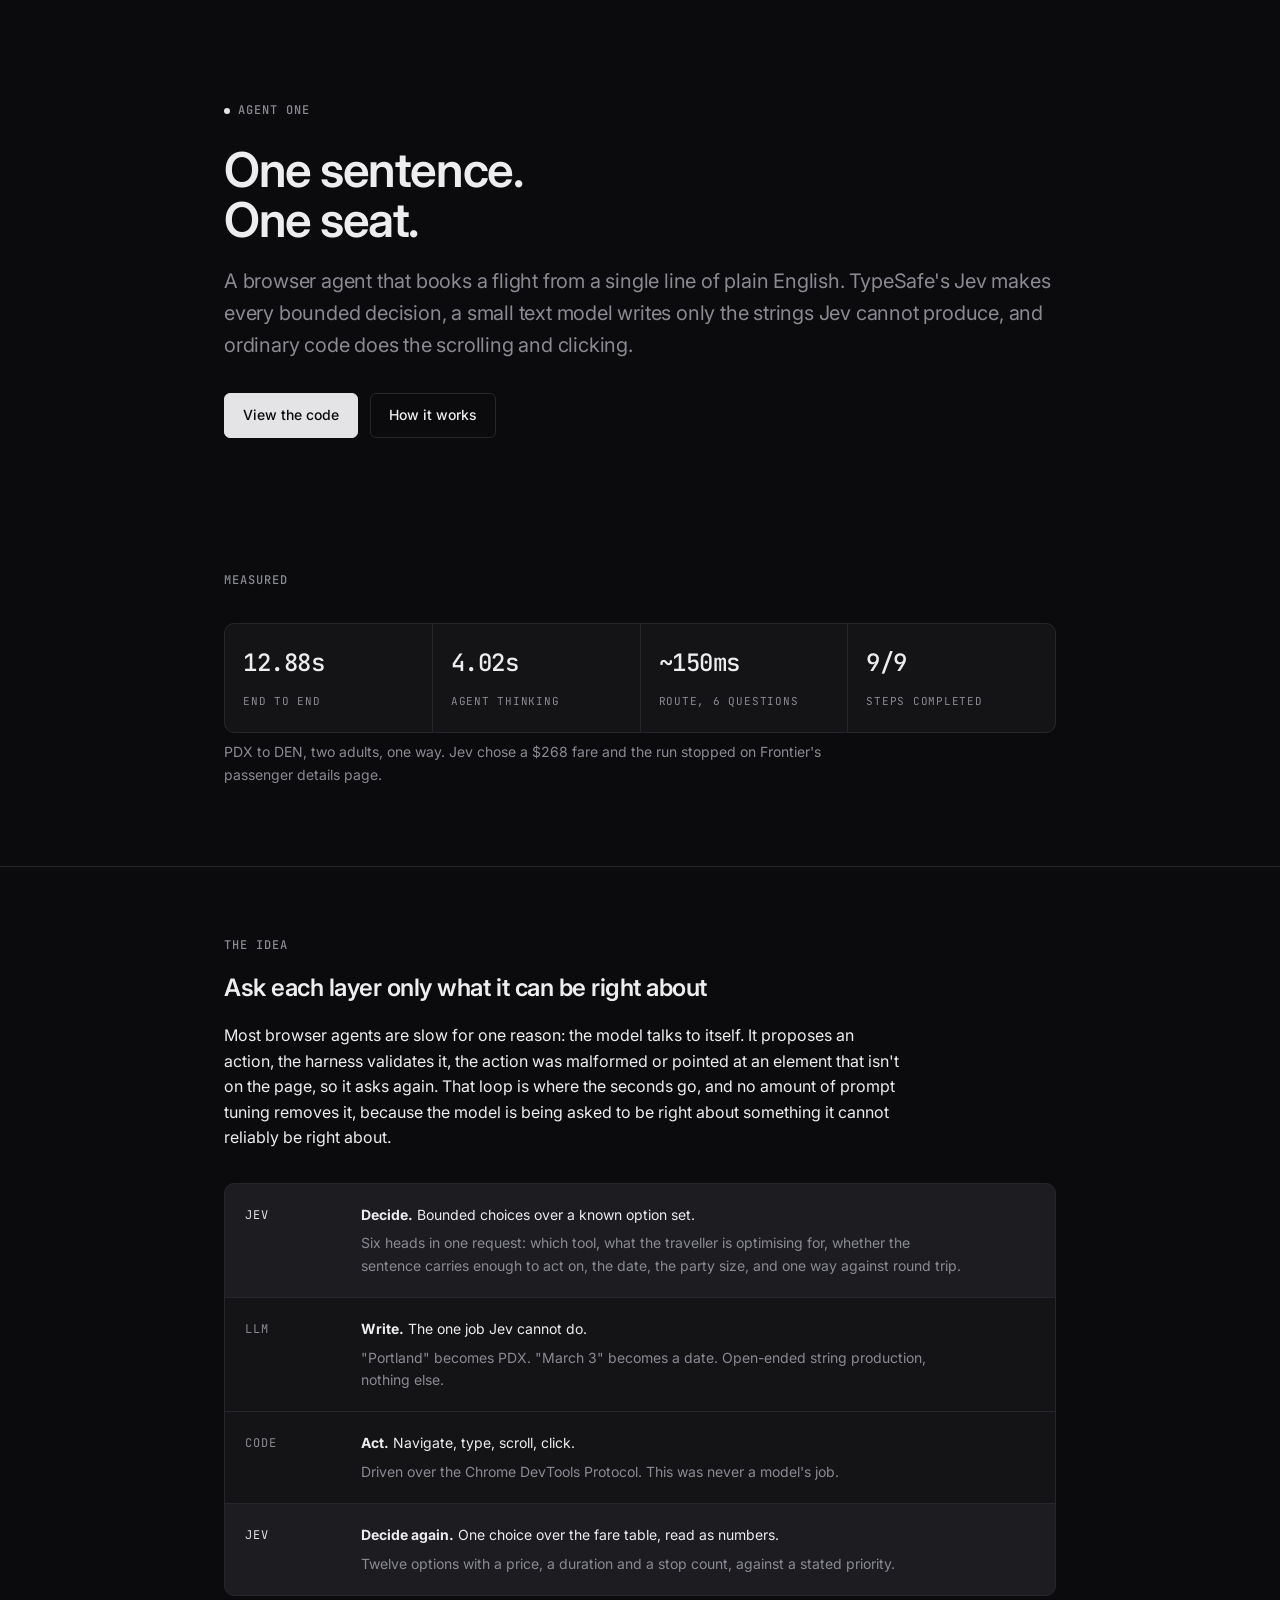
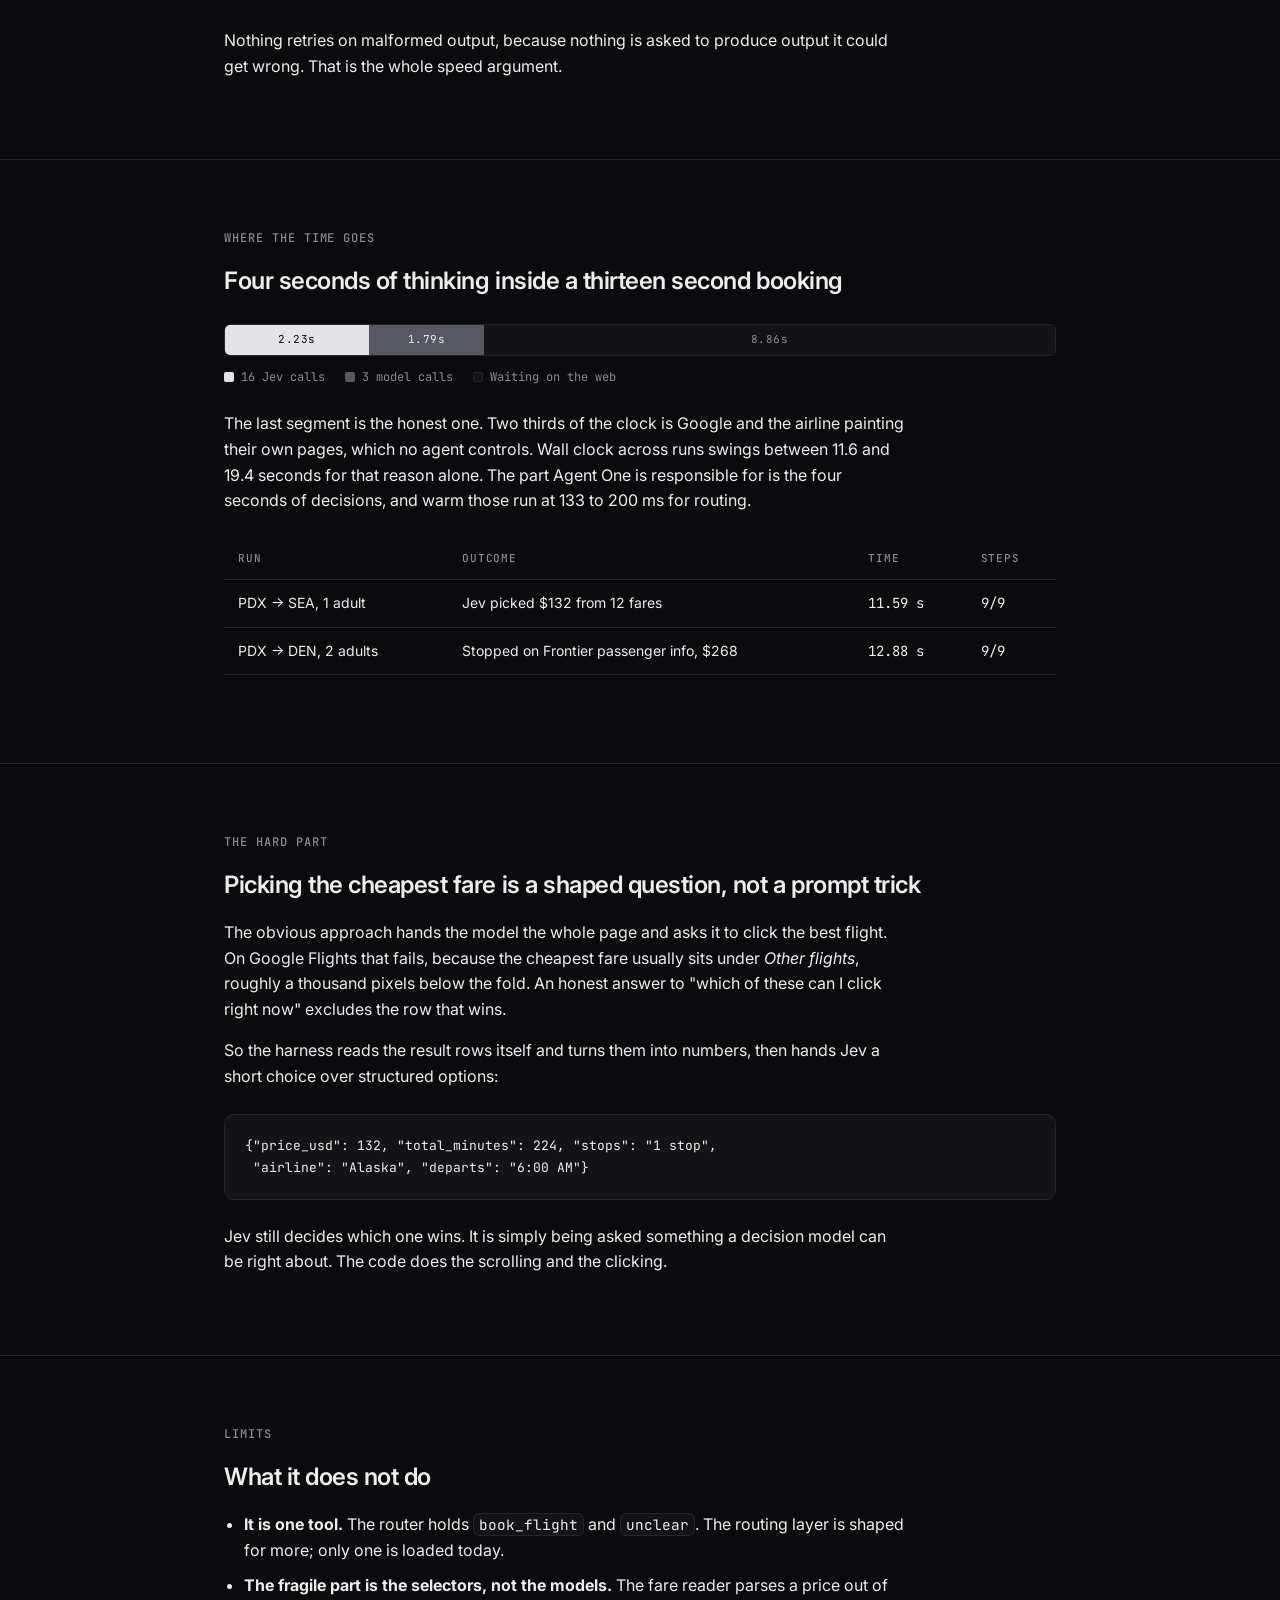
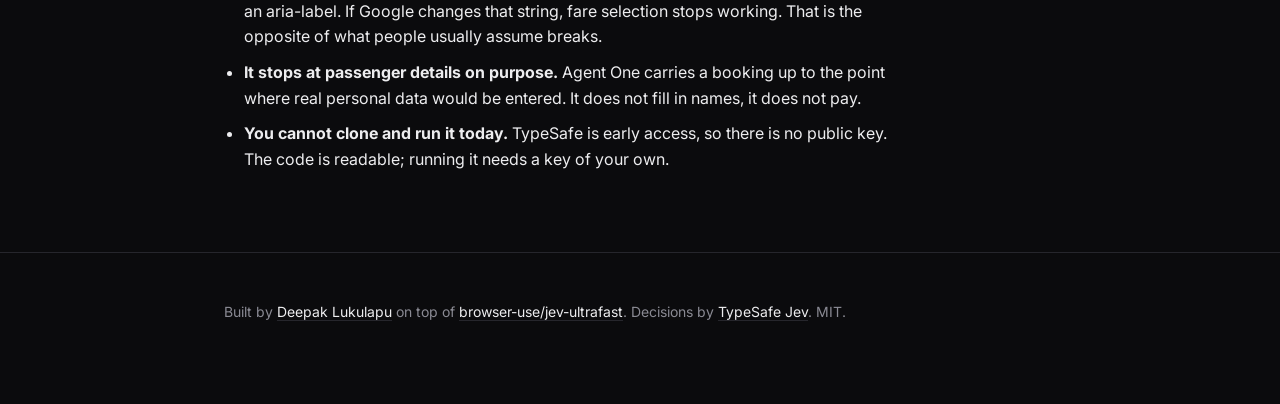
==== site/index.html @ 2d2f378b "Add the project landing page, drop upstream's demo from the hero site/ is a static one-pager: the la" ====
<!doctype html>
<html lang="en">
<head>
<meta charset="utf-8" />
<meta name="viewport" content="width=device-width, initial-scale=1" />
<title>Agent One</title>
<meta name="description" content="A browser agent that books a flight from one sentence. TypeSafe Jev makes every bounded decision, a small text model only writes strings, and code does the clicking." />
<meta property="og:title" content="Agent One" />
<meta property="og:description" content="Books a flight from one sentence in 12.88 seconds, of which 4 seconds is the agent thinking." />
<meta property="og:type" content="website" />
<link rel="preconnect" href="https://fonts.googleapis.com" />
<link rel="preconnect" href="https://fonts.gstatic.com" crossorigin />
<link href="https://fonts.googleapis.com/css2?family=Inter:wght@400;500;600&family=JetBrains+Mono:wght@400;500&display=swap" rel="stylesheet" />
<style>
  :root {
    --bg: #0B0B0D;
    --surface: #141417;
    --surface-raised: #1C1C21;
    --border: #26262C;
    --text: #EDEDEF;
    --text-muted: #8A8A93;
    --accent: #E4E4E7;
    --sans: "Inter", ui-sans-serif, system-ui, sans-serif;
    --mono: "JetBrains Mono", ui-monospace, SFMono-Regular, monospace;
  }

  * { box-sizing: border-box; }

  html { -webkit-text-size-adjust: 100%; }

  body {
    margin: 0;
    background: var(--bg);
    color: var(--text);
    font-family: var(--sans);
    font-size: 16px;
    line-height: 1.6;
    -webkit-font-smoothing: antialiased;
  }

  .wrap {
    max-width: 880px;
    margin: 0 auto;
    padding: 0 24px;
  }

  /* ---------- type ---------- */

  h1 {
    font-size: 48px;
    line-height: 1.05;
    letter-spacing: -0.03em;
    font-weight: 600;
    margin: 0 0 20px;
  }

  h2 {
    font-size: 24px;
    letter-spacing: -0.02em;
    font-weight: 600;
    margin: 0 0 16px;
  }

  h3 {
    font-size: 16px;
    font-weight: 500;
    margin: 0 0 8px;
  }

  p { margin: 0 0 16px; max-width: 68ch; }

  .lede { font-size: 20px; color: var(--text-muted); letter-spacing: -0.01em; }

  .label {
    font-family: var(--mono);
    font-size: 12px;
    text-transform: uppercase;
    letter-spacing: 0.08em;
    color: var(--text-muted);
    font-weight: 500;
  }

  .muted { color: var(--text-muted); }

  code, .num {
    font-family: var(--mono);
    font-variant-numeric: tabular-nums;
  }

  code {
    font-size: 0.9em;
    background: var(--surface);
    border: 1px solid var(--border);
    border-radius: 6px;
    padding: 1px 5px;
  }

  a { color: var(--text); text-decoration-color: var(--border); text-underline-offset: 3px; }
  a:hover { text-decoration-color: var(--accent); }

  /* ---------- sections ---------- */

  section { padding: 64px 0; border-top: 1px solid var(--border); }
  section:first-of-type { border-top: 0; }

  header.hero { padding: 96px 0 64px; }

  .eyebrow {
    display: inline-flex;
    align-items: center;
    gap: 8px;
    margin-bottom: 24px;
  }

  .dot {
    width: 6px; height: 6px; border-radius: 999px;
    background: var(--accent);
  }

  /* ---------- buttons ---------- */

  .actions { display: flex; flex-wrap: wrap; gap: 12px; margin-top: 32px; }

  .btn {
    display: inline-block;
    padding: 10px 18px;
    border-radius: 6px;
    font-size: 14px;
    font-weight: 500;
    text-decoration: none;
    border: 1px solid var(--border);
    transition: background 140ms ease, border-color 140ms ease;
  }
  .btn-primary { background: var(--accent); color: #0B0B0D; border-color: var(--accent); }
  .btn-primary:hover { background: #fff; }
  .btn-ghost { background: transparent; color: var(--text); }
  .btn-ghost:hover { background: var(--surface); border-color: #35353D; }

  /* ---------- video ---------- */

  figure { margin: 0; }

  .frame {
    border: 1px solid var(--border);
    border-radius: 10px;
    overflow: hidden;
    background: var(--surface);
    line-height: 0;
  }
  .frame video { width: 100%; height: auto; display: block; }

  figcaption {
    font-family: var(--mono);
    font-size: 12px;
    color: var(--text-muted);
    margin-top: 12px;
    line-height: 1.5;
  }

  /* ---------- metrics ---------- */

  .metrics {
    display: grid;
    grid-template-columns: repeat(4, 1fr);
    gap: 1px;
    background: var(--border);
    border: 1px solid var(--border);
    border-radius: 10px;
    overflow: hidden;
    margin: 32px 0 8px;
  }

  .metric { background: var(--surface); padding: 20px 18px; }

  .metric .v {
    font-family: var(--mono);
    font-variant-numeric: tabular-nums;
    font-size: 24px;
    font-weight: 500;
    letter-spacing: -0.02em;
    display: block;
    margin-bottom: 4px;
  }

  .metric .k {
    font-family: var(--mono);
    font-size: 11px;
    text-transform: uppercase;
    letter-spacing: 0.07em;
    color: var(--text-muted);
  }

  /* ---------- bar ---------- */

  .bar {
    display: flex;
    height: 32px;
    border-radius: 6px;
    overflow: hidden;
    border: 1px solid var(--border);
    margin: 24px 0 12px;
  }
  .bar span {
    display: flex;
    align-items: center;
    justify-content: center;
    font-family: var(--mono);
    font-size: 11px;
    letter-spacing: 0.04em;
    white-space: nowrap;
    overflow: hidden;
  }
  .seg-jev  { background: var(--accent); color: #0B0B0D; }
  .seg-llm  { background: #57575F; color: var(--text); }
  .seg-wait { background: var(--surface); color: var(--text-muted); }

  .legend {
    display: flex; flex-wrap: wrap; gap: 20px;
    font-family: var(--mono); font-size: 12px; color: var(--text-muted);
  }
  .legend i { display: inline-block; width: 10px; height: 10px; border-radius: 2px; margin-right: 7px; vertical-align: -1px; }

  /* ---------- diagram ---------- */

  .layers { display: grid; gap: 1px; background: var(--border); border: 1px solid var(--border); border-radius: 10px; overflow: hidden; margin: 32px 0; }
  .layer { background: var(--surface); padding: 20px; display: grid; grid-template-columns: 96px 1fr; gap: 20px; align-items: start; }
  .layer .who { font-family: var(--mono); font-size: 12px; letter-spacing: 0.08em; text-transform: uppercase; color: var(--text-muted); padding-top: 2px; }
  .layer.hi { background: var(--surface-raised); }
  .layer.hi .who { color: var(--accent); }
  .layer p { margin: 0; font-size: 14px; }
  .layer p + p { margin-top: 6px; color: var(--text-muted); }

  /* ---------- table ---------- */

  table { width: 100%; border-collapse: collapse; margin: 24px 0; font-size: 14px; }
  th, td { text-align: left; padding: 12px 14px; border-bottom: 1px solid var(--border); }
  th { font-family: var(--mono); font-size: 11px; text-transform: uppercase; letter-spacing: 0.07em; color: var(--text-muted); font-weight: 500; }
  td.n { font-family: var(--mono); font-variant-numeric: tabular-nums; white-space: nowrap; }

  /* ---------- pre ---------- */

  pre {
    background: var(--surface);
    border: 1px solid var(--border);
    border-radius: 10px;
    padding: 20px;
    overflow-x: auto;
    font-family: var(--mono);
    font-size: 13px;
    line-height: 1.7;
    margin: 24px 0;
  }

  ul { padding-left: 20px; max-width: 68ch; }
  li { margin-bottom: 10px; }

  footer { padding: 48px 0 80px; border-top: 1px solid var(--border); color: var(--text-muted); font-size: 14px; }

  @media (max-width: 720px) {
    h1 { font-size: 32px; }
    .lede { font-size: 17px; }
    header.hero { padding: 64px 0 48px; }
    section { padding: 48px 0; }
    .metrics { grid-template-columns: repeat(2, 1fr); }
    .layer { grid-template-columns: 1fr; gap: 8px; }
    .bar span { font-size: 10px; }
  }
</style>
</head>
<body>

<header class="hero">
  <div class="wrap">
    <div class="eyebrow"><span class="dot"></span><span class="label">Agent One</span></div>
    <h1>One sentence.<br />One seat.</h1>
    <p class="lede">
      A browser agent that books a flight from a single line of plain English. TypeSafe's Jev makes every
      bounded decision, a small text model writes only the strings Jev cannot produce, and ordinary code
      does the scrolling and clicking.
    </p>
    <div class="actions">
      <a class="btn btn-primary" href="https://github.com/saikumardeepak1/agent-one">View the code</a>
      <a class="btn btn-ghost" href="#how">How it works</a>
    </div>
  </div>
</header>

<section>
  <div class="wrap">
    <!-- Recording slot. Drop an Agent One run at site/demo.mp4 with a first-frame
         poster at site/poster.png, then uncomment:

    <figure>
      <div class="frame">
        <video src="demo.mp4" poster="poster.png" autoplay muted loop playsinline></video>
      </div>
      <figcaption>A real booking at 1&times; speed. No cuts, no sped-up frames.</figcaption>
    </figure>
    -->

    <span class="label">Measured</span>
    <div class="metrics">
      <div class="metric"><span class="v">12.88s</span><span class="k">End to end</span></div>
      <div class="metric"><span class="v">4.02s</span><span class="k">Agent thinking</span></div>
      <div class="metric"><span class="v">~150ms</span><span class="k">Route, 6 questions</span></div>
      <div class="metric"><span class="v">9/9</span><span class="k">Steps completed</span></div>
    </div>
    <p class="muted" style="font-size:14px">
      PDX to DEN, two adults, one way. Jev chose a $268 fare and the run stopped on Frontier's passenger
      details page.
    </p>
  </div>
</section>

<section id="how">
  <div class="wrap">
    <span class="label">The idea</span>
    <h2 style="margin-top:12px">Ask each layer only what it can be right about</h2>
    <p>
      Most browser agents are slow for one reason: the model talks to itself. It proposes an action, the
      harness validates it, the action was malformed or pointed at an element that isn't on the page, so it
      asks again. That loop is where the seconds go, and no amount of prompt tuning removes it, because the
      model is being asked to be right about something it cannot reliably be right about.
    </p>

    <div class="layers">
      <div class="layer hi">
        <div class="who">Jev</div>
        <div>
          <p><strong>Decide.</strong> Bounded choices over a known option set.</p>
          <p>Six heads in one request: which tool, what the traveller is optimising for, whether the sentence
          carries enough to act on, the date, the party size, and one way against round trip.</p>
        </div>
      </div>
      <div class="layer">
        <div class="who">LLM</div>
        <div>
          <p><strong>Write.</strong> The one job Jev cannot do.</p>
          <p>"Portland" becomes PDX. "March 3" becomes a date. Open-ended string production, nothing else.</p>
        </div>
      </div>
      <div class="layer">
        <div class="who">Code</div>
        <div>
          <p><strong>Act.</strong> Navigate, type, scroll, click.</p>
          <p>Driven over the Chrome DevTools Protocol. This was never a model's job.</p>
        </div>
      </div>
      <div class="layer hi">
        <div class="who">Jev</div>
        <div>
          <p><strong>Decide again.</strong> One choice over the fare table, read as numbers.</p>
          <p>Twelve options with a price, a duration and a stop count, against a stated priority.</p>
        </div>
      </div>
    </div>

    <p>
      Nothing retries on malformed output, because nothing is asked to produce output it could get wrong.
      That is the whole speed argument.
    </p>
  </div>
</section>

<section>
  <div class="wrap">
    <span class="label">Where the time goes</span>
    <h2 style="margin-top:12px">Four seconds of thinking inside a thirteen second booking</h2>

    <div class="bar" role="img" aria-label="Of 12.88 seconds total, 2.23 seconds was Jev, 1.79 seconds was the text model, and 8.86 seconds was waiting for web pages to load.">
      <span class="seg-jev"  style="flex:2.23">2.23s</span>
      <span class="seg-llm"  style="flex:1.79">1.79s</span>
      <span class="seg-wait" style="flex:8.86">8.86s</span>
    </div>
    <div class="legend">
      <span><i style="background:var(--accent)"></i>16 Jev calls</span>
      <span><i style="background:#57575F"></i>3 model calls</span>
      <span><i style="background:var(--surface);border:1px solid var(--border)"></i>Waiting on the web</span>
    </div>

    <p style="margin-top:24px">
      The last segment is the honest one. Two thirds of the clock is Google and the airline painting their
      own pages, which no agent controls. Wall clock across runs swings between 11.6 and 19.4 seconds for
      that reason alone. The part Agent One is responsible for is the four seconds of decisions, and warm
      those run at 133 to 200&nbsp;ms for routing.
    </p>

    <table>
      <thead>
        <tr><th>Run</th><th>Outcome</th><th>Time</th><th>Steps</th></tr>
      </thead>
      <tbody>
        <tr><td>PDX &rarr; SEA, 1 adult</td><td>Jev picked $132 from 12 fares</td><td class="n">11.59 s</td><td class="n">9/9</td></tr>
        <tr><td>PDX &rarr; DEN, 2 adults</td><td>Stopped on Frontier passenger info, $268</td><td class="n">12.88 s</td><td class="n">9/9</td></tr>
      </tbody>
    </table>
  </div>
</section>

<section>
  <div class="wrap">
    <span class="label">The hard part</span>
    <h2 style="margin-top:12px">Picking the cheapest fare is a shaped question, not a prompt trick</h2>
    <p>
      The obvious approach hands the model the whole page and asks it to click the best flight. On Google
      Flights that fails, because the cheapest fare usually sits under <em>Other flights</em>, roughly a
      thousand pixels below the fold. An honest answer to "which of these can I click right now" excludes
      the row that wins.
    </p>
    <p>
      So the harness reads the result rows itself and turns them into numbers, then hands Jev a short choice
      over structured options:
    </p>
<pre>{"price_usd": 132, "total_minutes": 224, "stops": "1 stop",
 "airline": "Alaska", "departs": "6:00 AM"}</pre>
    <p>
      Jev still decides which one wins. It is simply being asked something a decision model can be right
      about. The code does the scrolling and the clicking.
    </p>
  </div>
</section>

<section>
  <div class="wrap">
    <span class="label">Limits</span>
    <h2 style="margin-top:12px">What it does not do</h2>
    <ul>
      <li><strong>It is one tool.</strong> The router holds <code>book_flight</code> and <code>unclear</code>.
      The routing layer is shaped for more; only one is loaded today.</li>
      <li><strong>The fragile part is the selectors, not the models.</strong> The fare reader parses a price
      out of an aria-label. If Google changes that string, fare selection stops working. That is the opposite
      of what people usually assume breaks.</li>
      <li><strong>It stops at passenger details on purpose.</strong> Agent One carries a booking up to the
      point where real personal data would be entered. It does not fill in names, it does not pay.</li>
      <li><strong>You cannot clone and run it today.</strong> TypeSafe is early access, so there is no public
      key. The code is readable; running it needs a key of your own.</li>
    </ul>
  </div>
</section>

<footer>
  <div class="wrap">
    Built by <a href="https://github.com/saikumardeepak1">Deepak Lukulapu</a> on top of
    <a href="https://github.com/browser-use/jev-ultrafast">browser-use/jev-ultrafast</a>.
    Decisions by <a href="https://typesafe.ai">TypeSafe Jev</a>. MIT.
  </div>
</footer>

</body>
</html>
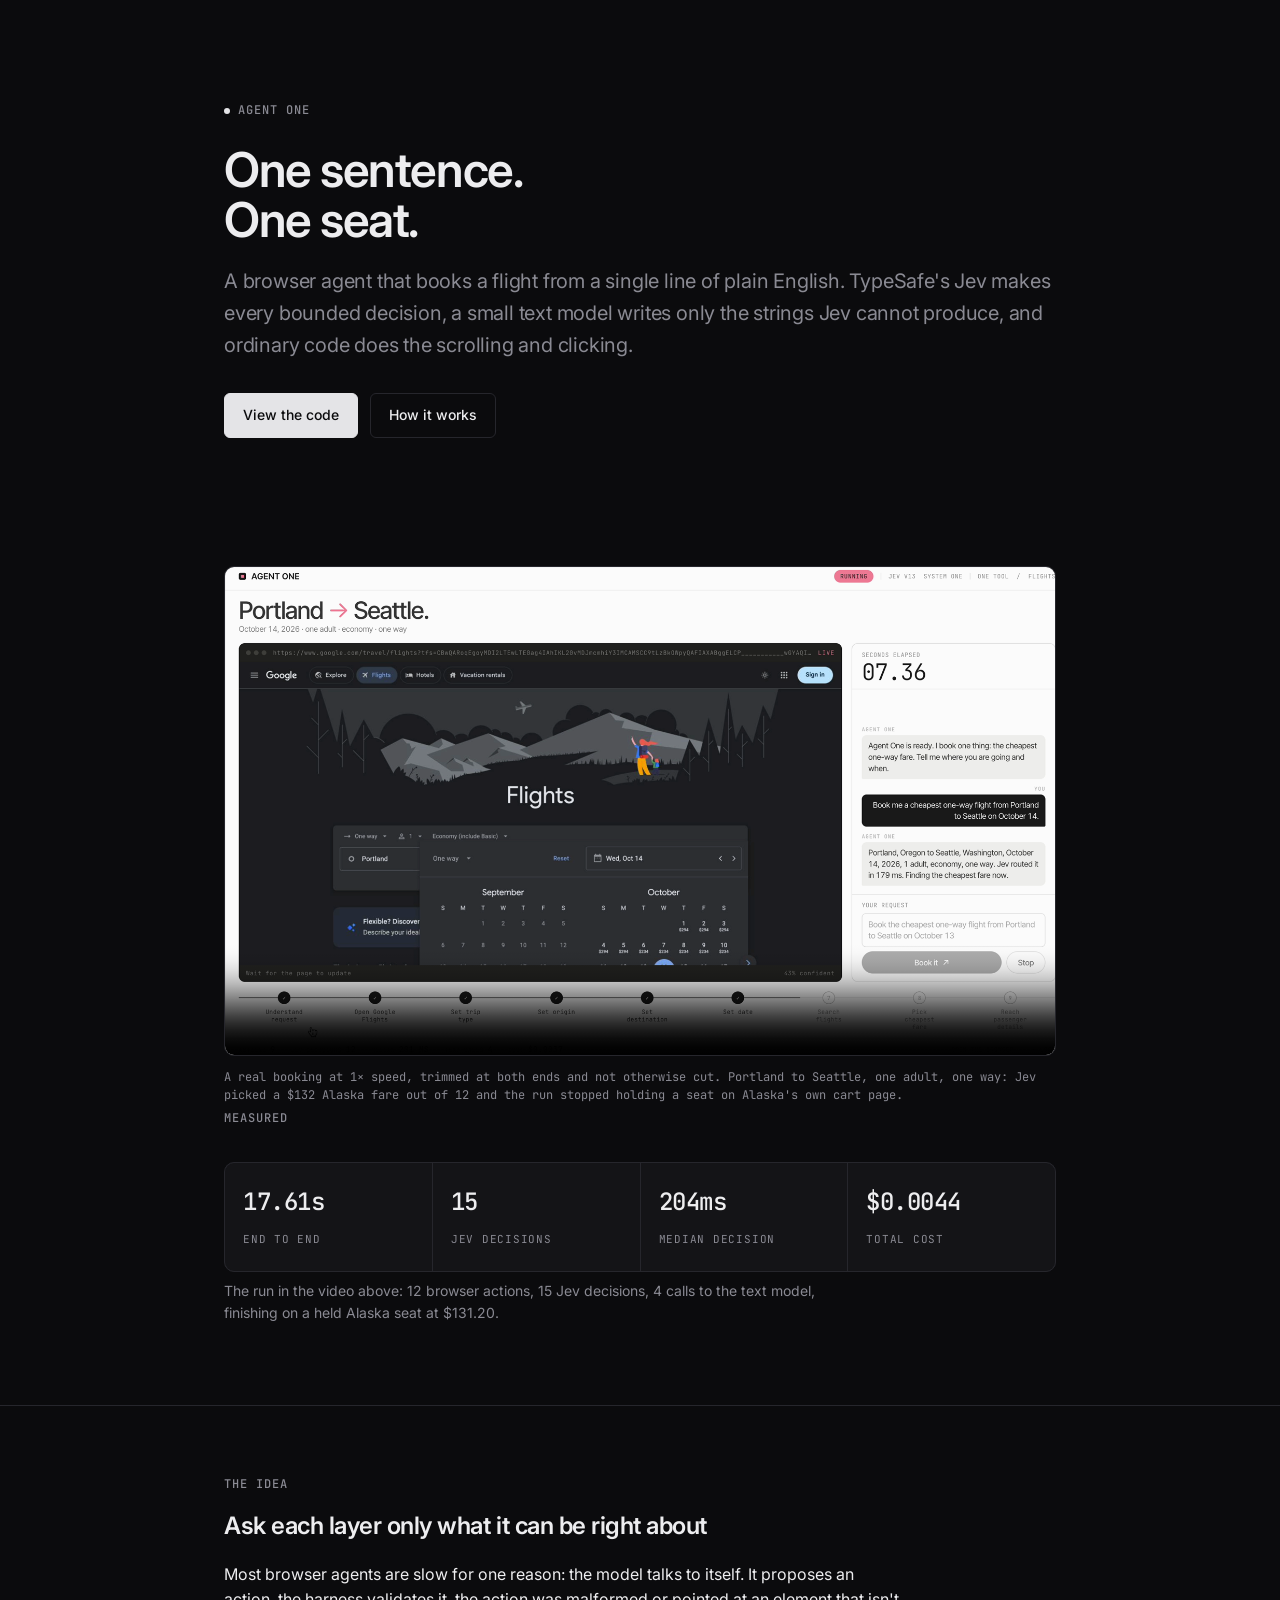
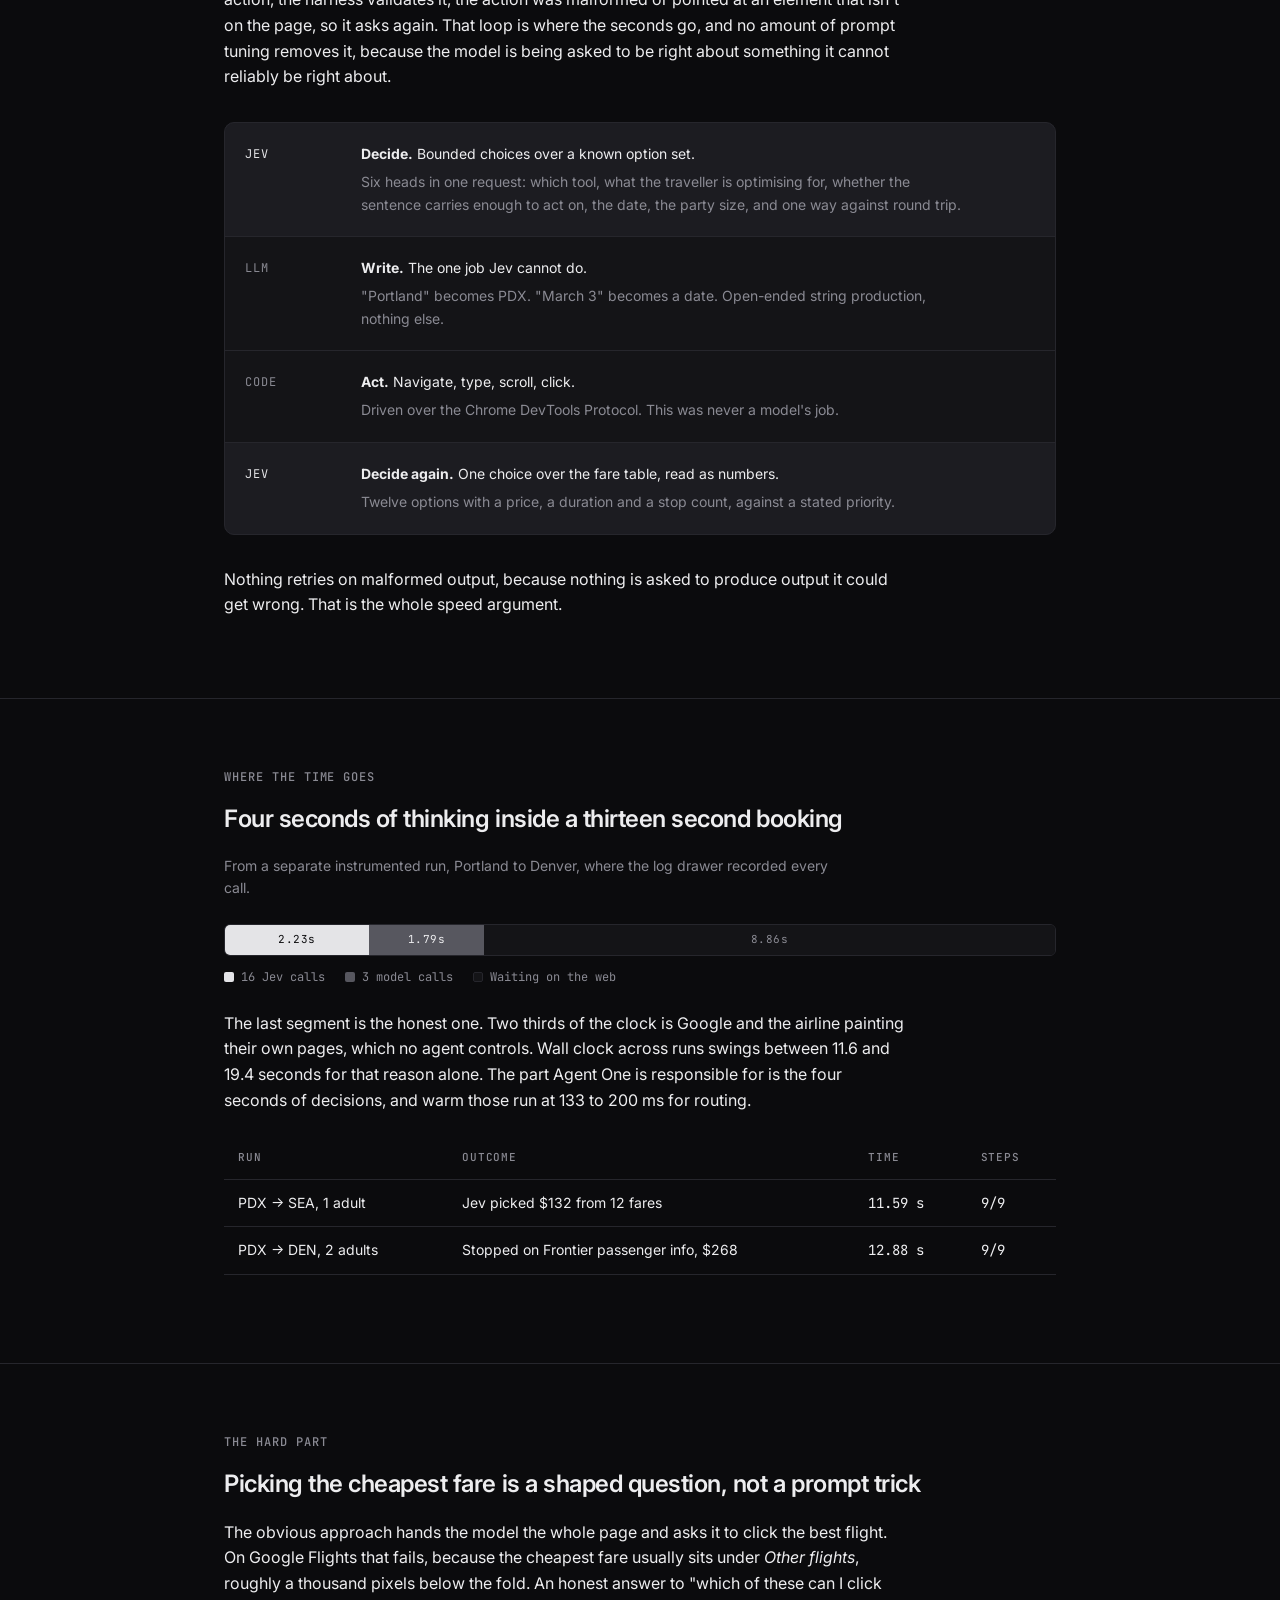
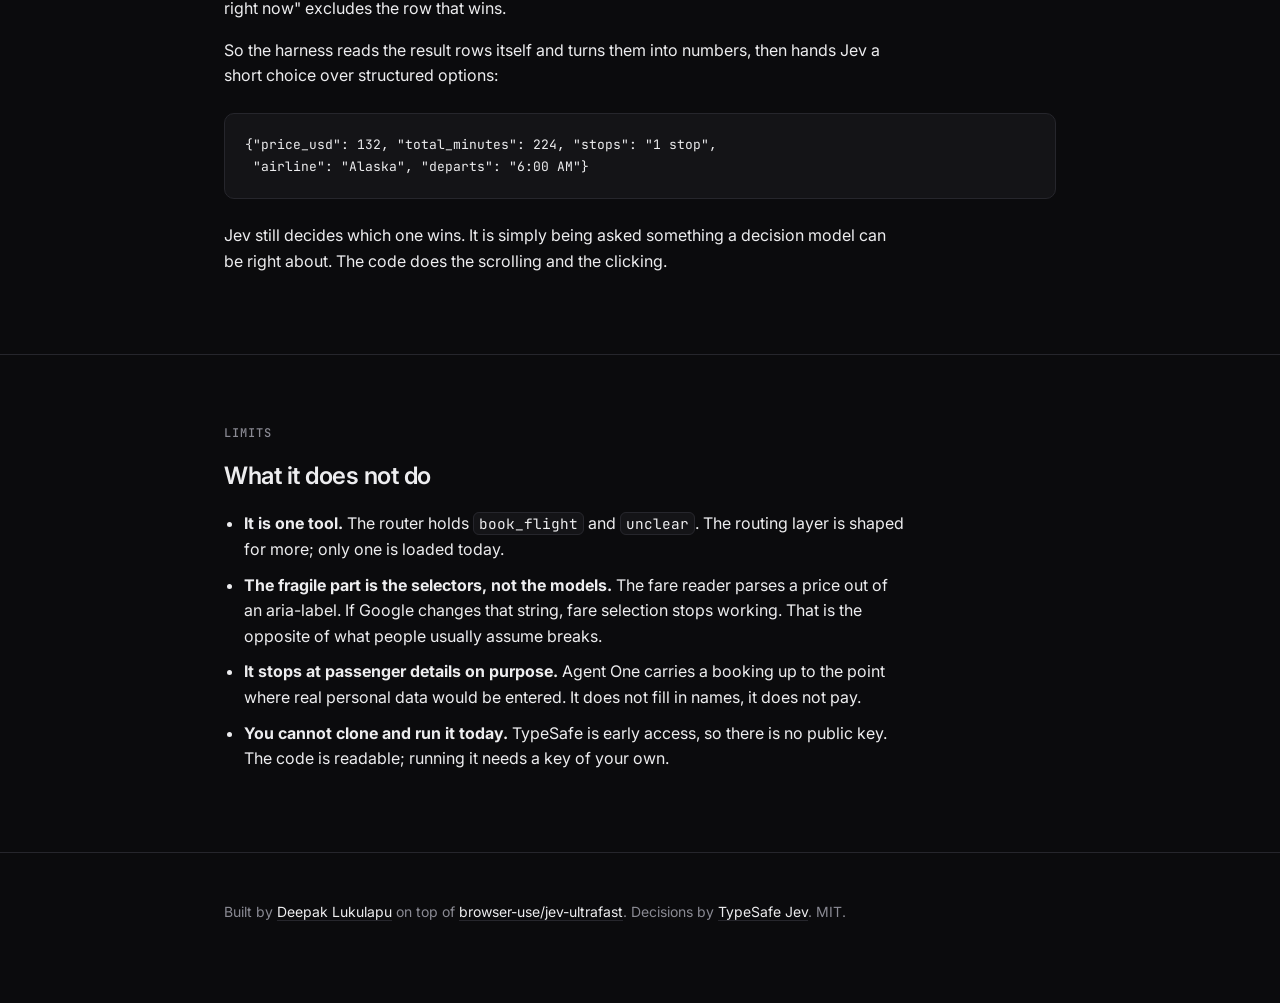
==== commit 83fcb516: "Put the real recording on the site and in the README A genuine Agent One run: Portland to Seattle, o" ====
--- a/site/index.html
+++ b/site/index.html
@@ -6,7 +6,7 @@
 <title>Agent One</title>
 <meta name="description" content="A browser agent that books a flight from one sentence. TypeSafe Jev makes every bounded decision, a small text model only writes strings, and code does the clicking." />
 <meta property="og:title" content="Agent One" />
-<meta property="og:description" content="Books a flight from one sentence in 12.88 seconds, of which 4 seconds is the agent thinking." />
+<meta property="og:description" content="Books a flight from one sentence in under 18 seconds, with every bounded decision made by TypeSafe Jev at a 204ms median." />
 <meta property="og:type" content="website" />
 <link rel="preconnect" href="https://fonts.googleapis.com" />
 <link rel="preconnect" href="https://fonts.gstatic.com" crossorigin />
@@ -287,27 +287,27 @@
 
 <section>
   <div class="wrap">
-    <!-- Recording slot. Drop an Agent One run at site/demo.mp4 with a first-frame
-         poster at site/poster.png, then uncomment:
-
     <figure>
       <div class="frame">
-        <video src="demo.mp4" poster="poster.png" autoplay muted loop playsinline></video>
+        <video src="demo.mp4" poster="poster.png" autoplay muted loop playsinline controls></video>
       </div>
-      <figcaption>A real booking at 1&times; speed. No cuts, no sped-up frames.</figcaption>
+      <figcaption>
+        A real booking at 1&times; speed, trimmed at both ends and not otherwise cut.
+        Portland to Seattle, one adult, one way: Jev picked a $132 Alaska fare out of 12 and the run
+        stopped holding a seat on Alaska's own cart page.
+      </figcaption>
     </figure>
-    -->
 
     <span class="label">Measured</span>
     <div class="metrics">
-      <div class="metric"><span class="v">12.88s</span><span class="k">End to end</span></div>
-      <div class="metric"><span class="v">4.02s</span><span class="k">Agent thinking</span></div>
-      <div class="metric"><span class="v">~150ms</span><span class="k">Route, 6 questions</span></div>
-      <div class="metric"><span class="v">9/9</span><span class="k">Steps completed</span></div>
+      <div class="metric"><span class="v">17.61s</span><span class="k">End to end</span></div>
+      <div class="metric"><span class="v">15</span><span class="k">Jev decisions</span></div>
+      <div class="metric"><span class="v">204ms</span><span class="k">Median decision</span></div>
+      <div class="metric"><span class="v">$0.0044</span><span class="k">Total cost</span></div>
     </div>
     <p class="muted" style="font-size:14px">
-      PDX to DEN, two adults, one way. Jev chose a $268 fare and the run stopped on Frontier's passenger
-      details page.
+      The run in the video above: 12 browser actions, 15 Jev decisions, 4 calls to the text model,
+      finishing on a held Alaska seat at $131.20.
     </p>
   </div>
 </section>
@@ -366,6 +366,8 @@
   <div class="wrap">
     <span class="label">Where the time goes</span>
     <h2 style="margin-top:12px">Four seconds of thinking inside a thirteen second booking</h2>
+    <p class="muted" style="font-size:14px">From a separate instrumented run, Portland to Denver,
+    where the log drawer recorded every call.</p>
 
     <div class="bar" role="img" aria-label="Of 12.88 seconds total, 2.23 seconds was Jev, 1.79 seconds was the text model, and 8.86 seconds was waiting for web pages to load.">
       <span class="seg-jev"  style="flex:2.23">2.23s</span>
